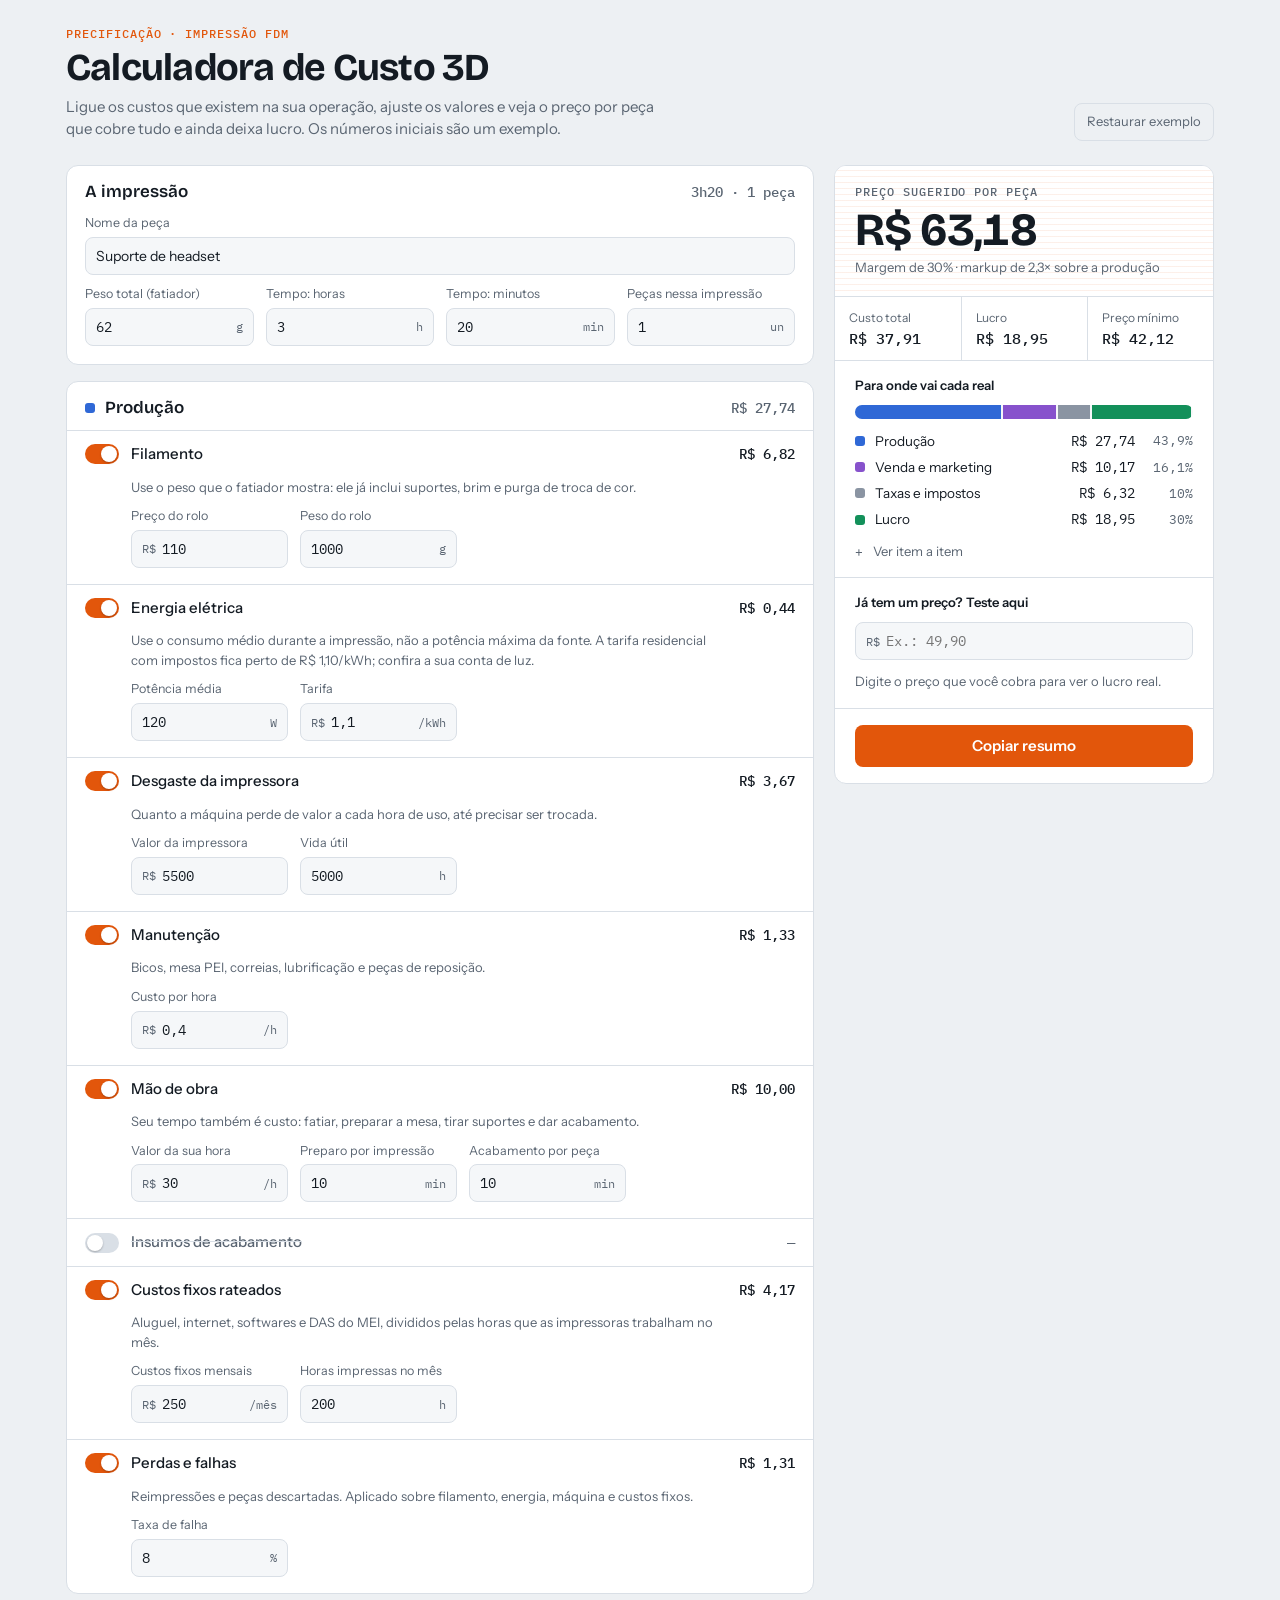
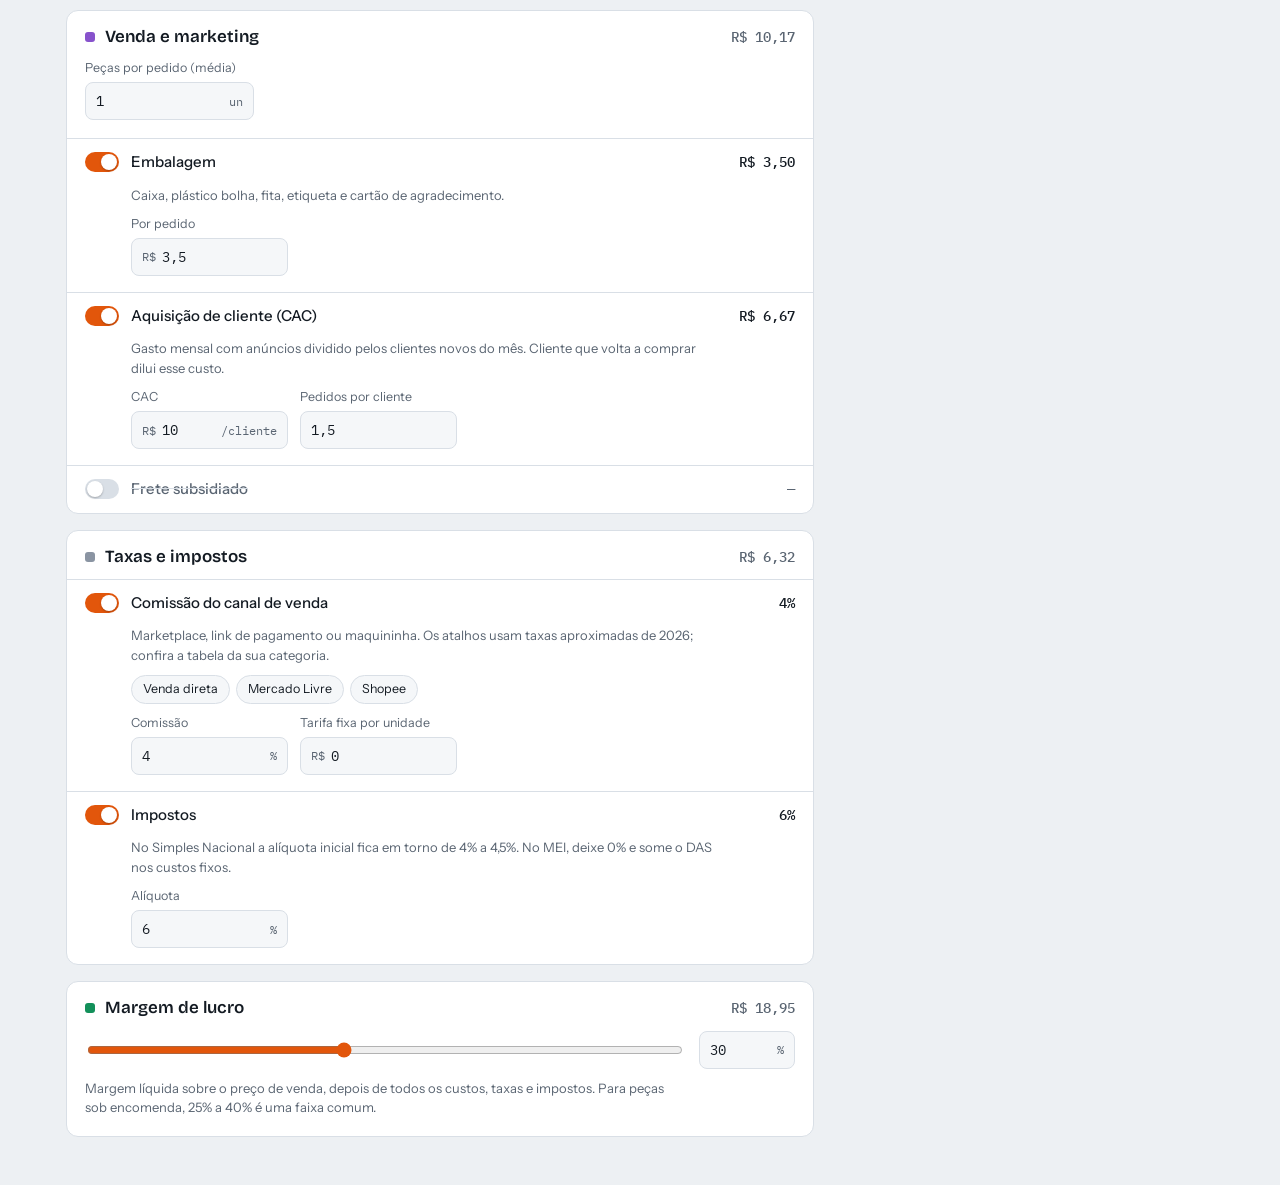
==== index.html @ 07bb4ec2 "Calculadora de custo de peças 3D Co-Authored-By: Claude Opus 5.5 <noreply@anthropic.com>" ====
<!doctype html>
<html lang="pt-BR">
<head>
<meta charset="utf-8">
<meta name="viewport" content="width=device-width, initial-scale=1, viewport-fit=cover">
<meta name="description" content="Calcule o custo, o preço sugerido e o lucro de peças impressas em 3D.">
<style>
:root { color-scheme: light; padding-top: env(safe-area-inset-top, 0px); padding-bottom: env(safe-area-inset-bottom, 0px); }
body { margin: 0; }
img { max-width: 100%; }
[hidden] { display: none !important; }
</style>
<title>Calculadora de Custo 3D</title>
<link rel="preconnect" href="https://fonts.googleapis.com">
<link rel="preconnect" href="https://fonts.gstatic.com" crossorigin>
<link rel="stylesheet" href="https://fonts.googleapis.com/css2?family=Bricolage+Grotesque:opsz,wght@12..96,600;12..96,700&family=IBM+Plex+Mono:wght@400;500&family=Instrument+Sans:wght@400;500;600&display=swap">
<style>
/* Layout: oficina de precificação. Entradas à esquerda em blocos por etapa do custo, resumo fixo à direita como um "ticket" do bico quente. */
:root {
  --bg: #EDF0F3;
  --surface: #FFFFFF;
  --surface-2: #F5F7F9;
  --line: #D9DFE6;
  --fg: #141B23;
  --muted: #5A6572;
  --accent: #E2560B;
  --accent-ink: #FFFFFF;
  --accent-soft: #FCE8DA;
  --c-prod: #2F68D6;
  --c-venda: #8752CC;
  --c-tax: #8A94A2;
  --c-lucro: #13905A;
  --ok: #13905A; --ok-soft: #E1F3E9;
  --warn: #A86A12; --warn-soft: #FAEFD9;
  --bad: #C2302F; --bad-soft: #FBE3E2;
  --f-display: "Bricolage Grotesque", "Segoe UI", system-ui, sans-serif;
  --f-body: "Instrument Sans", "Segoe UI", system-ui, sans-serif;
  --f-mono: "IBM Plex Mono", ui-monospace, "Cascadia Mono", Consolas, monospace;
  --r: 12px;
}
@media (prefers-color-scheme: dark) {
  :root:not([data-theme="light"]) {
    --bg: #0D1217; --surface: #151B22; --surface-2: #1B232C; --line: #29333E;
    --fg: #E6EBF0; --muted: #93A0AD;
    --accent: #FF7A33; --accent-ink: #1B0C03; --accent-soft: #3A2112;
    --c-prod: #6E9BFF; --c-venda: #B68BF1; --c-tax: #7C8796; --c-lucro: #3BC484;
    --ok: #3BC484; --ok-soft: #13301F; --warn: #E3B04B; --warn-soft: #33270E; --bad: #F06B6A; --bad-soft: #3A1717;
    color-scheme: dark;
  }
}
:root[data-theme="dark"] {
  --bg: #0D1217; --surface: #151B22; --surface-2: #1B232C; --line: #29333E;
  --fg: #E6EBF0; --muted: #93A0AD;
  --accent: #FF7A33; --accent-ink: #1B0C03; --accent-soft: #3A2112;
  --c-prod: #6E9BFF; --c-venda: #B68BF1; --c-tax: #7C8796; --c-lucro: #3BC484;
  --ok: #3BC484; --ok-soft: #13301F; --warn: #E3B04B; --warn-soft: #33270E; --bad: #F06B6A; --bad-soft: #3A1717;
  color-scheme: dark;
}

* { box-sizing: border-box; }
body {
  background: var(--bg); color: var(--fg);
  font: 15px/1.5 var(--f-body);
  -webkit-font-smoothing: antialiased;
}
.wrap {
  max-width: 1180px; margin: 0 auto;
  padding-block: 28px 48px;
  padding-left: max(16px, env(safe-area-inset-left, 0px));
  padding-right: max(16px, env(safe-area-inset-right, 0px));
}
.mono, input { font-family: var(--f-mono); font-variant-numeric: tabular-nums; }
button { font: inherit; color: inherit; cursor: pointer; }
:focus-visible { outline: 2px solid var(--accent); outline-offset: 2px; }

/* Cabeçalho */
.top { display: flex; flex-wrap: wrap; gap: 16px; align-items: end; justify-content: space-between; margin-bottom: 24px; }
.eyebrow { font: 500 12px/1 var(--f-mono); letter-spacing: .08em; text-transform: uppercase; color: var(--accent); margin: 0 0 8px; }
h1 { font: 700 clamp(28px, 4vw, 38px)/1.05 var(--f-display); letter-spacing: -.02em; margin: 0; text-wrap: balance; }
.lede { color: var(--muted); margin: 8px 0 0; max-width: 60ch; }
.ghost { background: transparent; border: 1px solid var(--line); border-radius: 8px; padding: 8px 12px; font-size: 13px; color: var(--muted); }
.ghost:hover { color: var(--fg); border-color: var(--muted); }

.grid { display: grid; gap: 20px; align-items: start; }
@media (min-width: 960px) { .grid { grid-template-columns: minmax(0, 1fr) 380px; } }
.col { display: grid; gap: 16px; min-width: 0; }

/* Blocos de entrada */
.block { background: var(--surface); border: 1px solid var(--line); border-radius: var(--r); }
.block-head { display: flex; justify-content: space-between; align-items: baseline; gap: 12px; padding: 16px 18px 12px; }
.block-head h2 { font: 600 17px/1.2 var(--f-display); margin: 0; display: flex; align-items: center; gap: 10px; }
.dot { width: 10px; height: 10px; border-radius: 3px; flex: none; }
.subtotal { font: 500 14px var(--f-mono); color: var(--muted); white-space: nowrap; }
.block-pad { padding: 0 18px 18px; }

.fields { display: grid; grid-template-columns: repeat(auto-fill, minmax(150px, 1fr)); gap: 10px 12px; }
.field { display: grid; gap: 4px; min-width: 0; }
.field > span:first-child { font-size: 12.5px; color: var(--muted); }
.input {
  display: flex; align-items: center; gap: 6px; height: 38px; padding: 0 10px; min-width: 0;
  background: var(--surface-2); border: 1px solid var(--line); border-radius: 8px;
  transition: border-color .15s, box-shadow .15s;
}
.input:focus-within { border-color: var(--accent); box-shadow: 0 0 0 3px var(--accent-soft); }
.input input { flex: 1; width: 100%; min-width: 0; border: 0; background: transparent; color: var(--fg); font-size: 14px; outline: none; padding: 0; }
.input .u { font: 12px var(--f-mono); color: var(--muted); white-space: nowrap; }
.field.wide { grid-column: 1 / -1; }
.field.wide input { font-family: var(--f-body); }

/* Itens de custo */
.items { border-top: 1px solid var(--line); }
.item { border-bottom: 1px solid var(--line); }
.item:last-child { border-bottom: 0; }
.item-head { display: flex; align-items: center; gap: 12px; padding: 12px 18px; cursor: pointer; user-select: none; }
.item-name { flex: 1; min-width: 0; font-weight: 500; }
.item-val { font: 500 14px var(--f-mono); white-space: nowrap; }
.item.off .item-name, .item.off .item-val { color: var(--muted); }
.item.off .item-name { text-decoration: line-through; text-decoration-color: var(--line); }
.item-body { padding: 0 18px 16px 64px; display: grid; gap: 10px; }
.item.off .item-body { display: none; }
.hint { margin: 0; font-size: 13px; color: var(--muted); max-width: 65ch; }
@media (max-width: 520px) { .item-body { padding-left: 18px; } }

.switch {
  appearance: none; -webkit-appearance: none; margin: 0; flex: none;
  width: 34px; height: 20px; border-radius: 10px; position: relative; cursor: pointer;
  background: var(--line); transition: background .15s;
}
.switch::after {
  content: ""; position: absolute; top: 2px; left: 2px; width: 16px; height: 16px; border-radius: 50%;
  background: var(--surface); box-shadow: 0 1px 2px rgb(0 0 0 / .25); transition: transform .15s;
}
.switch:checked { background: var(--accent); }
.switch:checked::after { transform: translateX(14px); }

.chips { display: flex; flex-wrap: wrap; gap: 6px; }
.chip { border: 1px solid var(--line); background: var(--surface-2); border-radius: 999px; padding: 4px 11px; font-size: 12.5px; }
.chip:hover, .chip[aria-pressed="true"] { border-color: var(--accent); color: var(--accent); }

/* Margem */
.margin-row { display: flex; align-items: center; gap: 14px; }
.margin-row input[type="range"] { flex: 1; min-width: 0; accent-color: var(--accent); }
.margin-row .input { width: 96px; flex: none; }

/* Resumo */
.summary { position: sticky; top: calc(env(safe-area-inset-top, 0px) + 16px); }
.ticket { background: var(--surface); border: 1px solid var(--line); border-radius: var(--r); overflow: hidden; }
.price {
  padding: 20px 20px 18px;
  background:
    repeating-linear-gradient(0deg, transparent 0 5px, color-mix(in srgb, var(--accent) 9%, transparent) 5px 6px),
    var(--surface);
  border-bottom: 1px solid var(--line);
}
.price-label { font: 500 12px/1 var(--f-mono); letter-spacing: .08em; text-transform: uppercase; color: var(--muted); }
.price-value { font: 700 clamp(36px, 6vw, 46px)/1.05 var(--f-display); letter-spacing: -.02em; margin: 8px 0 4px; font-variant-numeric: tabular-nums; }
.price-sub { font-size: 13px; color: var(--muted); }

.kpis { display: grid; grid-template-columns: repeat(3, minmax(0, 1fr)); border-bottom: 1px solid var(--line); }
.kpi { padding: 12px 14px; display: grid; gap: 2px; }
.kpi + .kpi { border-left: 1px solid var(--line); }
.kpi span:first-child { font-size: 12px; color: var(--muted); }
.kpi b { font: 500 15px var(--f-mono); font-variant-numeric: tabular-nums; }

.sec { padding: 16px 20px; border-bottom: 1px solid var(--line); display: grid; gap: 12px; }
.sec:last-child { border-bottom: 0; }
.sec-title { font: 600 13px var(--f-body); margin: 0; }

.bar { display: flex; height: 14px; border-radius: 7px; overflow: hidden; background: var(--surface-2); gap: 2px; }
.bar i { display: block; height: 100%; transition: flex-basis .25s; min-width: 0; }
.legend { display: grid; gap: 6px; margin: 0; padding: 0; list-style: none; }
.legend li { display: grid; grid-template-columns: 10px 1fr auto 48px; align-items: center; gap: 10px; font-size: 13.5px; }
.legend .mono { text-align: right; }
.legend .pct { color: var(--muted); font-size: 12.5px; }

details summary { cursor: pointer; font-size: 13px; color: var(--muted); list-style: none; display: flex; align-items: center; gap: 6px; }
details summary::-webkit-details-marker { display: none; }
details summary::before { content: "+"; font-family: var(--f-mono); width: 12px; }
details[open] summary::before { content: "−"; }
.lines { width: 100%; border-collapse: collapse; margin-top: 10px; font-size: 13px; }
.lines td { padding: 5px 0; border-bottom: 1px dashed var(--line); }
.lines td:last-child { text-align: right; font-family: var(--f-mono); }
.lines tr:last-child td { border-bottom: 0; }

.status { display: inline-flex; align-items: center; gap: 6px; padding: 3px 10px; border-radius: 999px; font-size: 12.5px; font-weight: 600; }
.status.ok { background: var(--ok-soft); color: var(--ok); }
.status.warn { background: var(--warn-soft); color: var(--warn); }
.status.bad { background: var(--bad-soft); color: var(--bad); }
.sim-out { display: flex; flex-wrap: wrap; align-items: center; gap: 8px 12px; font-size: 13.5px; }

.alert { margin: 0; padding: 10px 12px; border-radius: 8px; background: var(--bad-soft); color: var(--bad); font-size: 13px; }

.primary { background: var(--accent); color: var(--accent-ink); border: 0; border-radius: 8px; padding: 10px 14px; font-weight: 600; width: 100%; }
.primary:hover { filter: brightness(1.05); }
#copy-fallback { width: 100%; min-height: 120px; font: 12px var(--f-mono); background: var(--surface-2); color: var(--fg); border: 1px solid var(--line); border-radius: 8px; padding: 8px; }

/* Barra fixa no celular */
.mbar {
  position: fixed; left: 0; right: 0; bottom: 0; z-index: 20;
  display: flex; align-items: center; justify-content: space-between; gap: 12px;
  padding: 10px max(16px, env(safe-area-inset-right, 0px)) calc(10px + env(safe-area-inset-bottom, 0px)) max(16px, env(safe-area-inset-left, 0px));
  background: var(--surface); border-top: 1px solid var(--line);
  box-shadow: 0 -6px 20px rgb(0 0 0 / .08);
}
.mbar small { display: block; font-size: 11.5px; color: var(--muted); }
.mbar b { font: 700 22px/1.1 var(--f-display); font-variant-numeric: tabular-nums; }
.mbar .ghost { color: var(--fg); }
@media (min-width: 960px) { .mbar { display: none; } }
@media (max-width: 959px) { .wrap { padding-bottom: 110px; } .summary { position: static; } }
@media (max-width: 420px) { .kpis { grid-template-columns: 1fr 1fr; } .kpi:nth-child(3) { grid-column: 1 / -1; border-left: 0; border-top: 1px solid var(--line); } }
@media (prefers-reduced-motion: reduce) { * { transition: none !important; } }
</style>
</head>
<body>

<div class="wrap">
  <header class="top">
    <div>
      <p class="eyebrow">Precificação · Impressão FDM</p>
      <h1>Calculadora de Custo 3D</h1>
      <p class="lede">Ligue os custos que existem na sua operação, ajuste os valores e veja o preço por peça que cobre tudo e ainda deixa lucro. Os números iniciais são um exemplo.</p>
    </div>
    <button class="ghost" id="reset" type="button">Restaurar exemplo</button>
  </header>

  <div class="grid">
    <div class="col" id="inputs">
      <section class="block" aria-labelledby="h-peca">
        <div class="block-head"><h2 id="h-peca">A impressão</h2><span class="subtotal" id="job-info"></span></div>
        <div class="block-pad">
          <div class="fields">
            <label class="field wide"><span>Nome da peça</span><span class="input"><input id="nome" type="text" value="Suporte de headset" autocomplete="off"></span></label>
            <label class="field"><span>Peso total (fatiador)</span><span class="input"><input id="peso" inputmode="decimal" value="62"><span class="u">g</span></span></label>
            <label class="field"><span>Tempo: horas</span><span class="input"><input id="horas" inputmode="decimal" value="3"><span class="u">h</span></span></label>
            <label class="field"><span>Tempo: minutos</span><span class="input"><input id="minutos" inputmode="decimal" value="20"><span class="u">min</span></span></label>
            <label class="field"><span>Peças nessa impressão</span><span class="input"><input id="pecas" inputmode="numeric" value="1"><span class="u">un</span></span></label>
          </div>
        </div>
      </section>

      <section class="block" aria-labelledby="h-prod">
        <div class="block-head"><h2 id="h-prod"><span class="dot" style="background:var(--c-prod)"></span>Produção</h2><span class="subtotal" id="sub-prod"></span></div>
        <div class="items" id="items-prod"></div>
      </section>

      <section class="block" aria-labelledby="h-venda">
        <div class="block-head"><h2 id="h-venda"><span class="dot" style="background:var(--c-venda)"></span>Venda e marketing</h2><span class="subtotal" id="sub-venda"></span></div>
        <div class="block-pad">
          <div class="fields">
            <label class="field"><span>Peças por pedido (média)</span><span class="input"><input id="ppp" inputmode="decimal" value="1"><span class="u">un</span></span></label>
          </div>
        </div>
        <div class="items" id="items-venda"></div>
      </section>

      <section class="block" aria-labelledby="h-tax">
        <div class="block-head"><h2 id="h-tax"><span class="dot" style="background:var(--c-tax)"></span>Taxas e impostos</h2><span class="subtotal" id="sub-tax"></span></div>
        <div class="items" id="items-tax"></div>
      </section>

      <section class="block" aria-labelledby="h-margem">
        <div class="block-head"><h2 id="h-margem"><span class="dot" style="background:var(--c-lucro)"></span>Margem de lucro</h2><span class="subtotal" id="sub-lucro"></span></div>
        <div class="block-pad" style="display:grid;gap:10px">
          <div class="margin-row">
            <input type="range" id="margem-r" min="0" max="70" step="1" value="30" aria-label="Margem de lucro">
            <span class="input"><input id="margem" inputmode="decimal" value="30" aria-label="Margem em porcentagem"><span class="u">%</span></span>
          </div>
          <p class="hint">Margem líquida sobre o preço de venda, depois de todos os custos, taxas e impostos. Para peças sob encomenda, 25% a 40% é uma faixa comum.</p>
        </div>
      </section>
    </div>

    <aside class="summary" id="summary" aria-label="Resultado">
      <div class="ticket">
        <div class="price">
          <div class="price-label">Preço sugerido por peça</div>
          <div class="price-value" id="o-preco">—</div>
          <div class="price-sub" id="o-preco-sub"></div>
        </div>
        <div class="kpis">
          <div class="kpi"><span>Custo total</span><b id="o-custo">—</b></div>
          <div class="kpi"><span>Lucro</span><b id="o-lucro">—</b></div>
          <div class="kpi"><span>Preço mínimo</span><b id="o-min">—</b></div>
        </div>
        <div class="sec">
          <p class="alert" id="o-alert" hidden></p>
          <p class="sec-title">Para onde vai cada real</p>
          <div class="bar" id="o-bar" aria-hidden="true">
            <i style="background:var(--c-prod)"></i><i style="background:var(--c-venda)"></i><i style="background:var(--c-tax)"></i><i style="background:var(--c-lucro)"></i>
          </div>
          <ul class="legend" id="o-legend"></ul>
          <details>
            <summary>Ver item a item</summary>
            <table class="lines"><tbody id="o-lines"></tbody></table>
          </details>
        </div>
        <div class="sec">
          <p class="sec-title">Já tem um preço? Teste aqui</p>
          <label class="field"><span class="input"><span class="u">R$</span><input id="sim" inputmode="decimal" placeholder="Ex.: 49,90" aria-label="Seu preço de venda"></span></label>
          <div class="sim-out" id="o-sim"><span class="hint">Digite o preço que você cobra para ver o lucro real.</span></div>
        </div>
        <div class="sec">
          <button class="primary" id="copy" type="button">Copiar resumo</button>
          <textarea id="copy-fallback" hidden readonly aria-label="Resumo para copiar"></textarea>
        </div>
      </div>
    </aside>
  </div>
</div>

<div class="mbar" aria-hidden="false">
  <div><small>Preço sugerido</small><b id="m-preco">—</b></div>
  <div style="text-align:right"><small>Custo total</small><span class="mono" id="m-custo">—</span></div>
  <button class="ghost" type="button" id="m-go">Detalhes</button>
</div>

<script>
const ITEMS = [
  { sec: 'prod', id: 'fil', name: 'Filamento', on: true,
    hint: 'Use o peso que o fatiador mostra: ele já inclui suportes, brim e purga de troca de cor.',
    fields: [['preco', 'Preço do rolo', 'R$', '', 110], ['rolo', 'Peso do rolo', '', 'g', 1000]] },
  { sec: 'prod', id: 'ene', name: 'Energia elétrica', on: true,
    hint: 'Use o consumo médio durante a impressão, não a potência máxima da fonte. A tarifa residencial com impostos fica perto de R$ 1,10/kWh; confira a sua conta de luz.',
    fields: [['w', 'Potência média', '', 'W', 120], ['tarifa', 'Tarifa', 'R$', '/kWh', 1.10]] },
  { sec: 'prod', id: 'dep', name: 'Desgaste da impressora', on: true,
    hint: 'Quanto a máquina perde de valor a cada hora de uso, até precisar ser trocada.',
    fields: [['valor', 'Valor da impressora', 'R$', '', 5500], ['vida', 'Vida útil', '', 'h', 5000]] },
  { sec: 'prod', id: 'man', name: 'Manutenção', on: true,
    hint: 'Bicos, mesa PEI, correias, lubrificação e peças de reposição.',
    fields: [['hora', 'Custo por hora', 'R$', '/h', 0.40]] },
  { sec: 'prod', id: 'mo', name: 'Mão de obra', on: true,
    hint: 'Seu tempo também é custo: fatiar, preparar a mesa, tirar suportes e dar acabamento.',
    fields: [['hora', 'Valor da sua hora', 'R$', '/h', 30], ['prep', 'Preparo por impressão', '', 'min', 10], ['pos', 'Acabamento por peça', '', 'min', 10]] },
  { sec: 'prod', id: 'ins', name: 'Insumos de acabamento', on: false,
    hint: 'Tinta, primer, lixa, ímãs, parafusos, insertos e cola.',
    fields: [['peca', 'Por peça', 'R$', '', 1.50]] },
  { sec: 'prod', id: 'fix', name: 'Custos fixos rateados', on: true,
    hint: 'Aluguel, internet, softwares e DAS do MEI, divididos pelas horas que as impressoras trabalham no mês.',
    fields: [['mes', 'Custos fixos mensais', 'R$', '/mês', 250], ['horas', 'Horas impressas no mês', '', 'h', 200]] },
  { sec: 'prod', id: 'per', name: 'Perdas e falhas', on: true,
    hint: 'Reimpressões e peças descartadas. Aplicado sobre filamento, energia, máquina e custos fixos.',
    fields: [['taxa', 'Taxa de falha', '', '%', 8]] },
  { sec: 'venda', id: 'emb', name: 'Embalagem', on: true,
    hint: 'Caixa, plástico bolha, fita, etiqueta e cartão de agradecimento.',
    fields: [['pedido', 'Por pedido', 'R$', '', 3.50]] },
  { sec: 'venda', id: 'cac', name: 'Aquisição de cliente (CAC)', on: true,
    hint: 'Gasto mensal com anúncios dividido pelos clientes novos do mês. Cliente que volta a comprar dilui esse custo.',
    fields: [['cliente', 'CAC', 'R$', '/cliente', 10], ['pedidos', 'Pedidos por cliente', '', '', 1.5]] },
  { sec: 'venda', id: 'fre', name: 'Frete subsidiado', on: false,
    hint: 'A parte do frete que sai do seu bolso para oferecer frete grátis ou mais barato.',
    fields: [['pedido', 'Por pedido', 'R$', '', 15]] },
  { sec: 'tax', id: 'can', name: 'Comissão do canal de venda', on: true,
    hint: 'Marketplace, link de pagamento ou maquininha. Os atalhos usam taxas aproximadas de 2026; confira a tabela da sua categoria.',
    presets: [['Venda direta', 4, 0], ['Mercado Livre', 13, 6.5], ['Shopee', 14, 4]],
    fields: [['pct', 'Comissão', '', '%', 4], ['fixa', 'Tarifa fixa por unidade', 'R$', '', 0]] },
  { sec: 'tax', id: 'imp', name: 'Impostos', on: true,
    hint: 'No Simples Nacional a alíquota inicial fica em torno de 4% a 4,5%. No MEI, deixe 0% e some o DAS nos custos fixos.',
    fields: [['pct', 'Alíquota', '', '%', 6]] },
];

const $ = id => document.getElementById(id);
const brl = new Intl.NumberFormat('pt-BR', { style: 'currency', currency: 'BRL' });
const pctF = new Intl.NumberFormat('pt-BR', { maximumFractionDigits: 1 });
const money = v => brl.format(isFinite(v) ? v : 0);
const toInput = v => String(v).replace('.', ',');
function num(s) {
  s = String(s ?? '').trim().replace(/\s|R\$|%/g, '');
  if (s.includes(',')) s = s.replace(/\./g, '').replace(',', '.');
  else if (/^\d{1,3}(\.\d{3})+$/.test(s)) s = s.replace(/\./g, '');
  const n = parseFloat(s);
  return isFinite(n) && n > 0 ? n : 0;
}
const v = id => num($(id).value);
const on = id => $('on-' + id).checked;

// Monta os itens de custo
for (const it of ITEMS) {
  const el = document.createElement('div');
  el.className = 'item';
  el.id = 'item-' + it.id;
  const fields = it.fields.map(([k, label, pre, suf, val]) => `
    <label class="field"><span>${label}</span><span class="input">${pre ? `<span class="u">${pre}</span>` : ''}<input id="${it.id}-${k}" inputmode="decimal" value="${toInput(val)}">${suf ? `<span class="u">${suf}</span>` : ''}</span></label>`).join('');
  const chips = it.presets ? `<div class="chips">${it.presets.map(([n, p, f]) =>
    `<button type="button" class="chip" data-pct="${p}" data-fixa="${f}">${n}</button>`).join('')}</div>` : '';
  el.innerHTML = `
    <label class="item-head"><input type="checkbox" class="switch" id="on-${it.id}" ${it.on ? 'checked' : ''}>
      <span class="item-name">${it.name}</span><span class="item-val" id="val-${it.id}">—</span></label>
    <div class="item-body"><p class="hint">${it.hint}</p>${chips}<div class="fields">${fields}</div></div>`;
  $('items-' + it.sec).appendChild(el);
}
document.querySelectorAll('.chip').forEach(b => b.addEventListener('click', () => {
  $('can-pct').value = toInput(b.dataset.pct);
  $('can-fixa').value = toInput(b.dataset.fixa);
  update();
}));

// Estado salvo neste navegador
const KEY = 'calc-custo-3d.v1';
const controls = [...document.querySelectorAll('#inputs input')];
const defaults = Object.fromEntries(controls.map(c => [c.id, c.type === 'checkbox' ? c.checked : c.value]));
function apply(state) {
  for (const c of controls) if (c.id in state) c.type === 'checkbox' ? (c.checked = state[c.id]) : (c.value = state[c.id]);
}
function save() {
  try { localStorage.setItem(KEY, JSON.stringify(Object.fromEntries(controls.map(c => [c.id, c.type === 'checkbox' ? c.checked : c.value])))); } catch (e) {}
}
try { const s = JSON.parse(localStorage.getItem(KEY) || 'null'); if (s) apply(s); } catch (e) {}

function calc() {
  const n = Math.max(1, Math.round(v('pecas')));
  const h = v('horas') + v('minutos') / 60;
  const ppp = Math.max(1, v('ppp'));
  const c = {};
  c.fil = on('fil') ? v('peso') / n * v('fil-preco') / Math.max(1, v('fil-rolo')) : 0;
  c.ene = on('ene') ? v('ene-w') / 1000 * h * v('ene-tarifa') / n : 0;
  c.dep = on('dep') ? v('dep-valor') / Math.max(1, v('dep-vida')) * h / n : 0;
  c.man = on('man') ? v('man-hora') * h / n : 0;
  c.mo  = on('mo')  ? v('mo-hora') * (v('mo-prep') / 60 / n + v('mo-pos') / 60) : 0;
  c.ins = on('ins') ? v('ins-peca') : 0;
  c.fix = on('fix') ? v('fix-mes') / Math.max(1, v('fix-horas')) * h / n : 0;
  c.per = on('per') ? Math.min(v('per-taxa'), 90) / 100 * (c.fil + c.ene + c.dep + c.man + c.fix) : 0;
  c.emb = on('emb') ? v('emb-pedido') / ppp : 0;
  c.cac = on('cac') ? v('cac-cliente') / Math.max(1, v('cac-pedidos')) / ppp : 0;
  c.fre = on('fre') ? v('fre-pedido') / ppp : 0;
  const canFixa = on('can') ? v('can-fixa') : 0;
  const canPct = on('can') ? v('can-pct') : 0;
  const impPct = on('imp') ? v('imp-pct') : 0;
  const margem = v('margem');

  const prod = c.fil + c.ene + c.dep + c.man + c.mo + c.ins + c.fix + c.per;
  const venda = c.emb + c.cac + c.fre;
  const custo = prod + venda + canFixa;           // custo antes dos percentuais
  const pctTax = canPct + impPct;
  const denom = 1 - (pctTax + margem) / 100;      // markup divisor
  const ok = denom > 0.05;
  const preco = ok ? custo / denom : NaN;
  const minDen = 1 - pctTax / 100;
  const minimo = minDen > 0.05 ? custo / minDen : NaN;
  const tax = ok ? canFixa + preco * pctTax / 100 : NaN;
  const lucro = ok ? preco * margem / 100 : NaN;
  return { n, h, c, prod, venda, custo, canFixa, canPct, impPct, pctTax, margem, ok, preco, minimo, tax, lucro };
}

function update() {
  $('margem-r').value = Math.min(70, v('margem'));
  const r = calc();
  const P = r.preco;

  for (const it of ITEMS) {
    $('item-' + it.id).classList.toggle('off', !on(it.id));
    let txt;
    if (!on(it.id)) txt = '—';
    else if (it.id === 'can') txt = `${pctF.format(r.canPct)}%${r.canFixa ? ' + ' + money(r.canFixa) : ''}`;
    else if (it.id === 'imp') txt = `${pctF.format(r.impPct)}%`;
    else txt = money(r.c[it.id]);
    $('val-' + it.id).textContent = txt;
  }

  const hh = Math.floor(r.h), mm = Math.round((r.h - hh) * 60);
  $('job-info').textContent = `${hh}h${String(mm).padStart(2, '0')} · ${r.n} ${r.n > 1 ? 'peças' : 'peça'}`;
  $('sub-prod').textContent = money(r.prod);
  $('sub-venda').textContent = money(r.venda);
  $('sub-tax').textContent = r.ok ? money(r.tax) : '—';
  $('sub-lucro').textContent = r.ok ? money(r.lucro) : '—';

  $('o-preco').textContent = r.ok ? money(P) : '—';
  $('o-preco-sub').textContent = r.ok
    ? `Margem de ${pctF.format(r.margem)}% · markup de ${pctF.format(P / Math.max(r.prod, 0.01))}× sobre a produção` + (r.n > 1 ? ` · lote de ${r.n}: ${money(P * r.n)}` : '')
    : 'Ajuste a margem para calcular';
  $('o-custo').textContent = money(r.custo);
  $('o-lucro').textContent = r.ok ? money(r.lucro) : '—';
  $('o-min').textContent = isFinite(r.minimo) ? money(r.minimo) : '—';
  $('m-preco').textContent = r.ok ? money(P) : '—';
  $('m-custo').textContent = money(r.custo);

  const alert = $('o-alert');
  alert.hidden = r.ok;
  if (!r.ok) alert.textContent = `Taxas, impostos e margem somam ${pctF.format(r.pctTax + r.margem)}% do preço. Reduza a margem ou as taxas para abaixo de 95%.`;

  const cats = [
    ['Produção', 'var(--c-prod)', r.prod],
    ['Venda e marketing', 'var(--c-venda)', r.venda],
    ['Taxas e impostos', 'var(--c-tax)', r.tax],
    ['Lucro', 'var(--c-lucro)', r.lucro],
  ];
  const bars = $('o-bar').children;
  cats.forEach(([, , val], i) => { bars[i].style.flex = `0 0 calc(${r.ok && P > 0 ? val / P * 100 : 0}% - 2px)`; });
  $('o-legend').innerHTML = cats.map(([name, col, val]) => `
    <li><span class="dot" style="background:${col}"></span><span>${name}</span>
    <span class="mono">${r.ok ? money(val) : '—'}</span><span class="mono pct">${r.ok && P > 0 ? pctF.format(val / P * 100) + '%' : ''}</span></li>`).join('');

  const rows = ITEMS.filter(it => on(it.id) && it.sec !== 'tax').map(it => [it.name, r.c[it.id]]);
  if (on('can')) rows.push([`Comissão (${pctF.format(r.canPct)}%${r.canFixa ? ' + fixa' : ''})`, r.ok ? r.canFixa + P * r.canPct / 100 : NaN]);
  if (on('imp')) rows.push([`Impostos (${pctF.format(r.impPct)}%)`, r.ok ? P * r.impPct / 100 : NaN]);
  rows.push(['Lucro', r.lucro]);
  $('o-lines').innerHTML = rows.map(([n, val]) => `<tr><td>${n}</td><td>${isFinite(val) ? money(val) : '—'}</td></tr>`).join('');

  simulate(r);
  save();
  return r;
}

function simulate(r = calc()) {
  const out = $('o-sim');
  const pu = v('sim');
  if (!pu) { out.innerHTML = '<span class="hint">Digite o preço que você cobra para ver o lucro real.</span>'; return; }
  const lucro = pu - r.custo - pu * r.pctTax / 100;
  const m = lucro / pu * 100;
  const [cls, label] = lucro <= 0 ? ['bad', 'Prejuízo'] : m < r.margem ? ['warn', 'Abaixo da meta'] : ['ok', 'Dentro da meta'];
  out.innerHTML = `<span class="status ${cls}">${label}</span><span>Lucro <b class="mono">${money(lucro)}</b> por peça · margem ${pctF.format(m)}%</span>`;
}

$('inputs').addEventListener('input', e => {
  if (e.target.id === 'margem-r') $('margem').value = e.target.value;
  update();
});
$('inputs').addEventListener('change', update);
$('sim').addEventListener('input', () => simulate());
$('reset').addEventListener('click', () => {
  apply(defaults);
  try { localStorage.removeItem(KEY); } catch (e) {}
  update();
});
$('m-go').addEventListener('click', () => $('summary').scrollIntoView({ behavior: 'smooth', block: 'start' }));

$('copy').addEventListener('click', () => {
  const r = calc();
  const lines = [
    `${$('nome').value || 'Peça'} (${Math.floor(r.h)}h${String(Math.round((r.h % 1) * 60)).padStart(2, '0')}, ${r.n} ${r.n > 1 ? 'peças' : 'peça'} por impressão)`,
    `Custo de produção: ${money(r.prod)}`,
    `Venda e marketing: ${money(r.venda)}`,
    `Custo total por peça: ${money(r.custo)}`,
    `Preço mínimo (lucro zero): ${isFinite(r.minimo) ? money(r.minimo) : '—'}`,
    `Preço sugerido: ${r.ok ? money(r.preco) : '—'} (margem ${pctF.format(r.margem)}%, lucro ${r.ok ? money(r.lucro) : '—'})`,
  ];
  const text = lines.join('\n');
  const btn = $('copy');
  const done = msg => { btn.textContent = msg; setTimeout(() => (btn.textContent = 'Copiar resumo'), 1800); };
  const fallback = () => { const t = $('copy-fallback'); t.value = text; t.hidden = false; t.select(); done('Selecione e copie o texto abaixo'); };
  try { navigator.clipboard.writeText(text).then(() => done('Resumo copiado'), fallback); } catch (e) { fallback(); }
});

update();
</script>
</body>
</html>
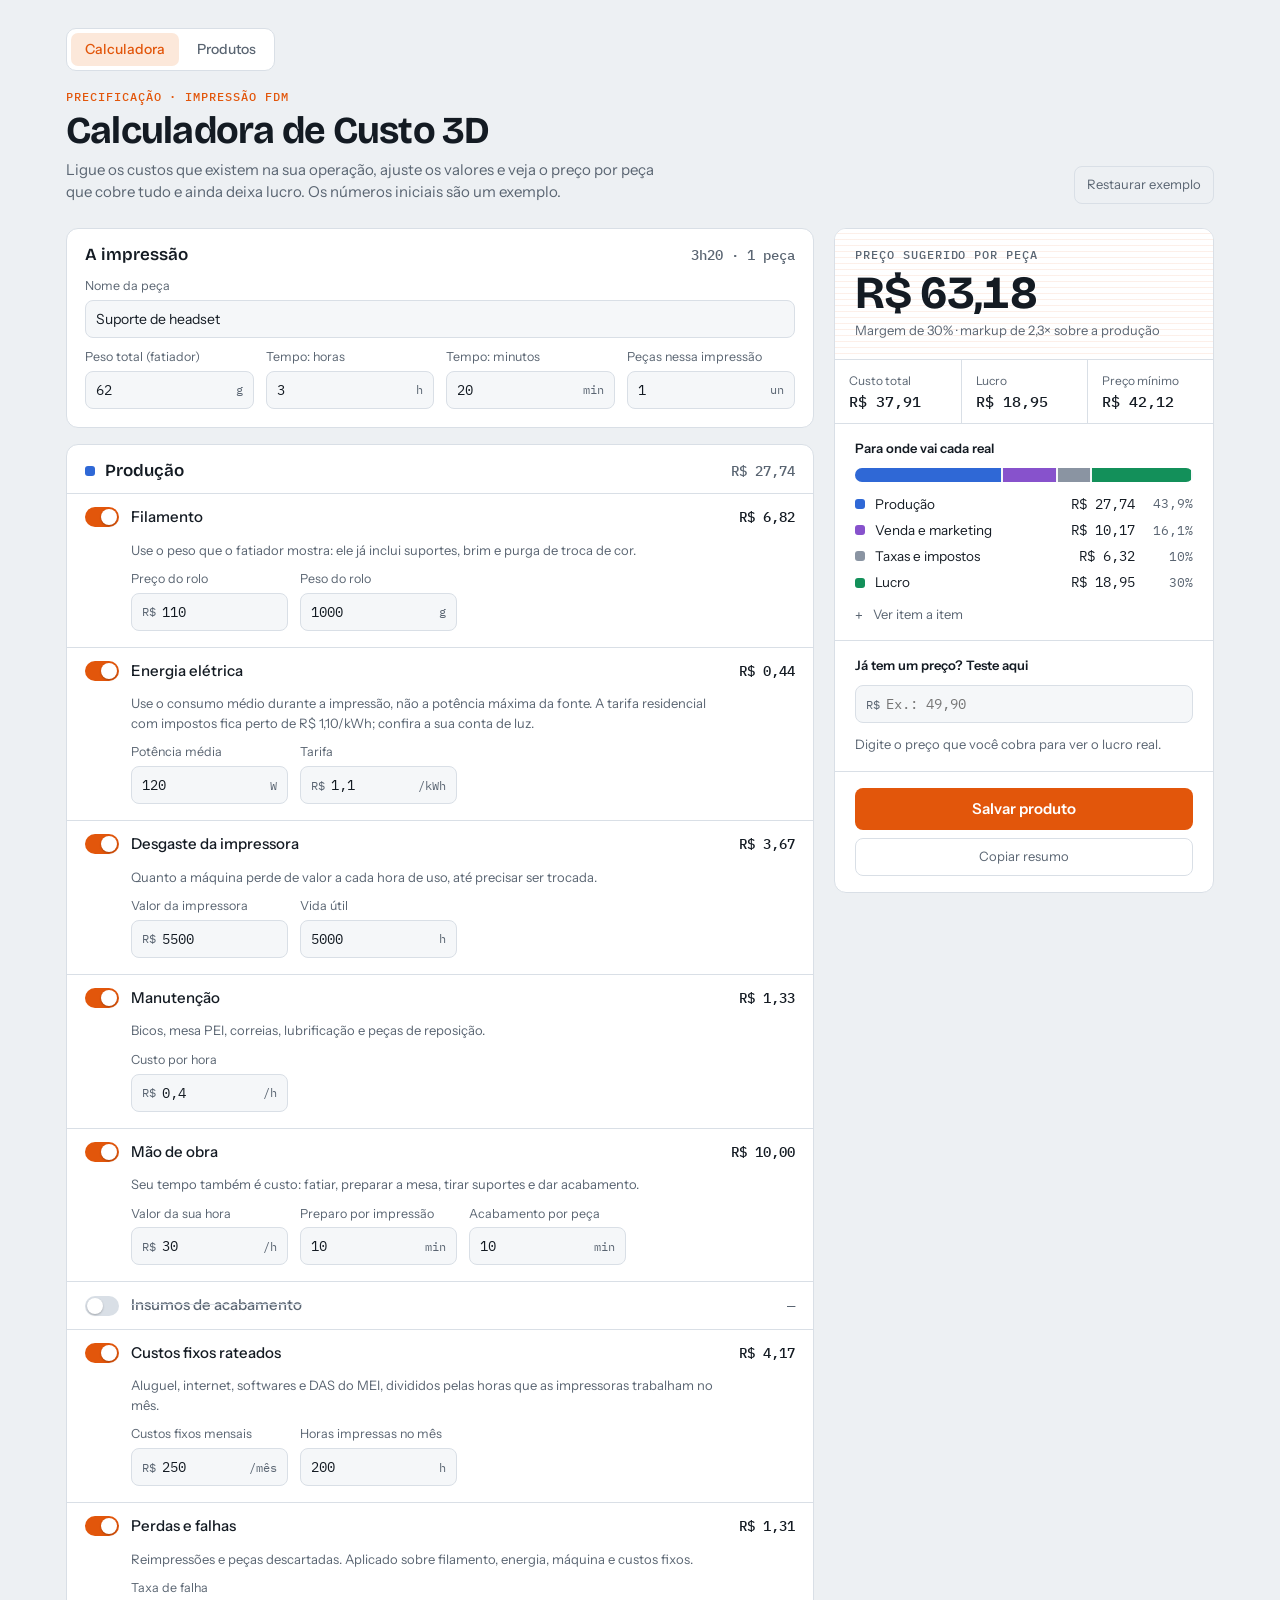
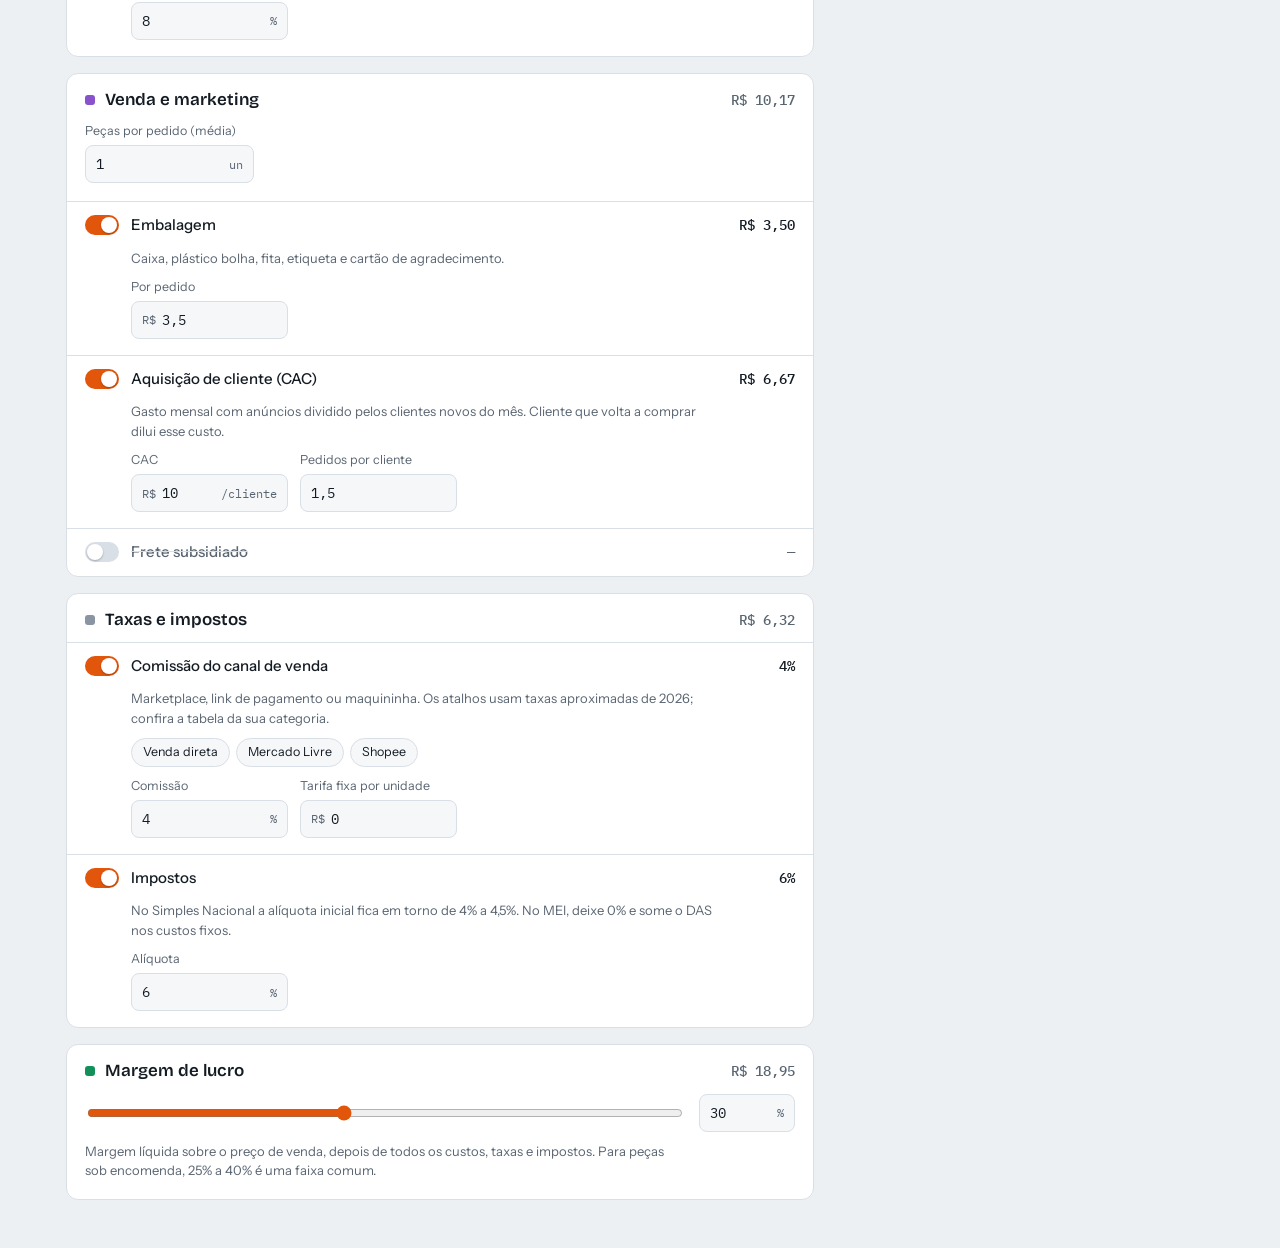
==== commit fae15b66: "Adiciona cadastro de produtos e botão Salvar produto Co-Authored-By: Claude Opus 5.5 <noreply@anthro" ====
--- a/index.html
+++ b/index.html
@@ -4,216 +4,19 @@
 <meta charset="utf-8">
 <meta name="viewport" content="width=device-width, initial-scale=1, viewport-fit=cover">
 <meta name="description" content="Calcule o custo, o preço sugerido e o lucro de peças impressas em 3D.">
-<style>
-:root { color-scheme: light; padding-top: env(safe-area-inset-top, 0px); padding-bottom: env(safe-area-inset-bottom, 0px); }
-body { margin: 0; }
-img { max-width: 100%; }
-[hidden] { display: none !important; }
-</style>
 <title>Calculadora de Custo 3D</title>
 <link rel="preconnect" href="https://fonts.googleapis.com">
 <link rel="preconnect" href="https://fonts.gstatic.com" crossorigin>
 <link rel="stylesheet" href="https://fonts.googleapis.com/css2?family=Bricolage+Grotesque:opsz,wght@12..96,600;12..96,700&family=IBM+Plex+Mono:wght@400;500&family=Instrument+Sans:wght@400;500;600&display=swap">
-<style>
-/* Layout: oficina de precificação. Entradas à esquerda em blocos por etapa do custo, resumo fixo à direita como um "ticket" do bico quente. */
-:root {
-  --bg: #EDF0F3;
-  --surface: #FFFFFF;
-  --surface-2: #F5F7F9;
-  --line: #D9DFE6;
-  --fg: #141B23;
-  --muted: #5A6572;
-  --accent: #E2560B;
-  --accent-ink: #FFFFFF;
-  --accent-soft: #FCE8DA;
-  --c-prod: #2F68D6;
-  --c-venda: #8752CC;
-  --c-tax: #8A94A2;
-  --c-lucro: #13905A;
-  --ok: #13905A; --ok-soft: #E1F3E9;
-  --warn: #A86A12; --warn-soft: #FAEFD9;
-  --bad: #C2302F; --bad-soft: #FBE3E2;
-  --f-display: "Bricolage Grotesque", "Segoe UI", system-ui, sans-serif;
-  --f-body: "Instrument Sans", "Segoe UI", system-ui, sans-serif;
-  --f-mono: "IBM Plex Mono", ui-monospace, "Cascadia Mono", Consolas, monospace;
-  --r: 12px;
-}
-@media (prefers-color-scheme: dark) {
-  :root:not([data-theme="light"]) {
-    --bg: #0D1217; --surface: #151B22; --surface-2: #1B232C; --line: #29333E;
-    --fg: #E6EBF0; --muted: #93A0AD;
-    --accent: #FF7A33; --accent-ink: #1B0C03; --accent-soft: #3A2112;
-    --c-prod: #6E9BFF; --c-venda: #B68BF1; --c-tax: #7C8796; --c-lucro: #3BC484;
-    --ok: #3BC484; --ok-soft: #13301F; --warn: #E3B04B; --warn-soft: #33270E; --bad: #F06B6A; --bad-soft: #3A1717;
-    color-scheme: dark;
-  }
-}
-:root[data-theme="dark"] {
-  --bg: #0D1217; --surface: #151B22; --surface-2: #1B232C; --line: #29333E;
-  --fg: #E6EBF0; --muted: #93A0AD;
-  --accent: #FF7A33; --accent-ink: #1B0C03; --accent-soft: #3A2112;
-  --c-prod: #6E9BFF; --c-venda: #B68BF1; --c-tax: #7C8796; --c-lucro: #3BC484;
-  --ok: #3BC484; --ok-soft: #13301F; --warn: #E3B04B; --warn-soft: #33270E; --bad: #F06B6A; --bad-soft: #3A1717;
-  color-scheme: dark;
-}
-
-* { box-sizing: border-box; }
-body {
-  background: var(--bg); color: var(--fg);
-  font: 15px/1.5 var(--f-body);
-  -webkit-font-smoothing: antialiased;
-}
-.wrap {
-  max-width: 1180px; margin: 0 auto;
-  padding-block: 28px 48px;
-  padding-left: max(16px, env(safe-area-inset-left, 0px));
-  padding-right: max(16px, env(safe-area-inset-right, 0px));
-}
-.mono, input { font-family: var(--f-mono); font-variant-numeric: tabular-nums; }
-button { font: inherit; color: inherit; cursor: pointer; }
-:focus-visible { outline: 2px solid var(--accent); outline-offset: 2px; }
-
-/* Cabeçalho */
-.top { display: flex; flex-wrap: wrap; gap: 16px; align-items: end; justify-content: space-between; margin-bottom: 24px; }
-.eyebrow { font: 500 12px/1 var(--f-mono); letter-spacing: .08em; text-transform: uppercase; color: var(--accent); margin: 0 0 8px; }
-h1 { font: 700 clamp(28px, 4vw, 38px)/1.05 var(--f-display); letter-spacing: -.02em; margin: 0; text-wrap: balance; }
-.lede { color: var(--muted); margin: 8px 0 0; max-width: 60ch; }
-.ghost { background: transparent; border: 1px solid var(--line); border-radius: 8px; padding: 8px 12px; font-size: 13px; color: var(--muted); }
-.ghost:hover { color: var(--fg); border-color: var(--muted); }
-
-.grid { display: grid; gap: 20px; align-items: start; }
-@media (min-width: 960px) { .grid { grid-template-columns: minmax(0, 1fr) 380px; } }
-.col { display: grid; gap: 16px; min-width: 0; }
-
-/* Blocos de entrada */
-.block { background: var(--surface); border: 1px solid var(--line); border-radius: var(--r); }
-.block-head { display: flex; justify-content: space-between; align-items: baseline; gap: 12px; padding: 16px 18px 12px; }
-.block-head h2 { font: 600 17px/1.2 var(--f-display); margin: 0; display: flex; align-items: center; gap: 10px; }
-.dot { width: 10px; height: 10px; border-radius: 3px; flex: none; }
-.subtotal { font: 500 14px var(--f-mono); color: var(--muted); white-space: nowrap; }
-.block-pad { padding: 0 18px 18px; }
-
-.fields { display: grid; grid-template-columns: repeat(auto-fill, minmax(150px, 1fr)); gap: 10px 12px; }
-.field { display: grid; gap: 4px; min-width: 0; }
-.field > span:first-child { font-size: 12.5px; color: var(--muted); }
-.input {
-  display: flex; align-items: center; gap: 6px; height: 38px; padding: 0 10px; min-width: 0;
-  background: var(--surface-2); border: 1px solid var(--line); border-radius: 8px;
-  transition: border-color .15s, box-shadow .15s;
-}
-.input:focus-within { border-color: var(--accent); box-shadow: 0 0 0 3px var(--accent-soft); }
-.input input { flex: 1; width: 100%; min-width: 0; border: 0; background: transparent; color: var(--fg); font-size: 14px; outline: none; padding: 0; }
-.input .u { font: 12px var(--f-mono); color: var(--muted); white-space: nowrap; }
-.field.wide { grid-column: 1 / -1; }
-.field.wide input { font-family: var(--f-body); }
-
-/* Itens de custo */
-.items { border-top: 1px solid var(--line); }
-.item { border-bottom: 1px solid var(--line); }
-.item:last-child { border-bottom: 0; }
-.item-head { display: flex; align-items: center; gap: 12px; padding: 12px 18px; cursor: pointer; user-select: none; }
-.item-name { flex: 1; min-width: 0; font-weight: 500; }
-.item-val { font: 500 14px var(--f-mono); white-space: nowrap; }
-.item.off .item-name, .item.off .item-val { color: var(--muted); }
-.item.off .item-name { text-decoration: line-through; text-decoration-color: var(--line); }
-.item-body { padding: 0 18px 16px 64px; display: grid; gap: 10px; }
-.item.off .item-body { display: none; }
-.hint { margin: 0; font-size: 13px; color: var(--muted); max-width: 65ch; }
-@media (max-width: 520px) { .item-body { padding-left: 18px; } }
-
-.switch {
-  appearance: none; -webkit-appearance: none; margin: 0; flex: none;
-  width: 34px; height: 20px; border-radius: 10px; position: relative; cursor: pointer;
-  background: var(--line); transition: background .15s;
-}
-.switch::after {
-  content: ""; position: absolute; top: 2px; left: 2px; width: 16px; height: 16px; border-radius: 50%;
-  background: var(--surface); box-shadow: 0 1px 2px rgb(0 0 0 / .25); transition: transform .15s;
-}
-.switch:checked { background: var(--accent); }
-.switch:checked::after { transform: translateX(14px); }
-
-.chips { display: flex; flex-wrap: wrap; gap: 6px; }
-.chip { border: 1px solid var(--line); background: var(--surface-2); border-radius: 999px; padding: 4px 11px; font-size: 12.5px; }
-.chip:hover, .chip[aria-pressed="true"] { border-color: var(--accent); color: var(--accent); }
-
-/* Margem */
-.margin-row { display: flex; align-items: center; gap: 14px; }
-.margin-row input[type="range"] { flex: 1; min-width: 0; accent-color: var(--accent); }
-.margin-row .input { width: 96px; flex: none; }
-
-/* Resumo */
-.summary { position: sticky; top: calc(env(safe-area-inset-top, 0px) + 16px); }
-.ticket { background: var(--surface); border: 1px solid var(--line); border-radius: var(--r); overflow: hidden; }
-.price {
-  padding: 20px 20px 18px;
-  background:
-    repeating-linear-gradient(0deg, transparent 0 5px, color-mix(in srgb, var(--accent) 9%, transparent) 5px 6px),
-    var(--surface);
-  border-bottom: 1px solid var(--line);
-}
-.price-label { font: 500 12px/1 var(--f-mono); letter-spacing: .08em; text-transform: uppercase; color: var(--muted); }
-.price-value { font: 700 clamp(36px, 6vw, 46px)/1.05 var(--f-display); letter-spacing: -.02em; margin: 8px 0 4px; font-variant-numeric: tabular-nums; }
-.price-sub { font-size: 13px; color: var(--muted); }
-
-.kpis { display: grid; grid-template-columns: repeat(3, minmax(0, 1fr)); border-bottom: 1px solid var(--line); }
-.kpi { padding: 12px 14px; display: grid; gap: 2px; }
-.kpi + .kpi { border-left: 1px solid var(--line); }
-.kpi span:first-child { font-size: 12px; color: var(--muted); }
-.kpi b { font: 500 15px var(--f-mono); font-variant-numeric: tabular-nums; }
-
-.sec { padding: 16px 20px; border-bottom: 1px solid var(--line); display: grid; gap: 12px; }
-.sec:last-child { border-bottom: 0; }
-.sec-title { font: 600 13px var(--f-body); margin: 0; }
-
-.bar { display: flex; height: 14px; border-radius: 7px; overflow: hidden; background: var(--surface-2); gap: 2px; }
-.bar i { display: block; height: 100%; transition: flex-basis .25s; min-width: 0; }
-.legend { display: grid; gap: 6px; margin: 0; padding: 0; list-style: none; }
-.legend li { display: grid; grid-template-columns: 10px 1fr auto 48px; align-items: center; gap: 10px; font-size: 13.5px; }
-.legend .mono { text-align: right; }
-.legend .pct { color: var(--muted); font-size: 12.5px; }
-
-details summary { cursor: pointer; font-size: 13px; color: var(--muted); list-style: none; display: flex; align-items: center; gap: 6px; }
-details summary::-webkit-details-marker { display: none; }
-details summary::before { content: "+"; font-family: var(--f-mono); width: 12px; }
-details[open] summary::before { content: "−"; }
-.lines { width: 100%; border-collapse: collapse; margin-top: 10px; font-size: 13px; }
-.lines td { padding: 5px 0; border-bottom: 1px dashed var(--line); }
-.lines td:last-child { text-align: right; font-family: var(--f-mono); }
-.lines tr:last-child td { border-bottom: 0; }
-
-.status { display: inline-flex; align-items: center; gap: 6px; padding: 3px 10px; border-radius: 999px; font-size: 12.5px; font-weight: 600; }
-.status.ok { background: var(--ok-soft); color: var(--ok); }
-.status.warn { background: var(--warn-soft); color: var(--warn); }
-.status.bad { background: var(--bad-soft); color: var(--bad); }
-.sim-out { display: flex; flex-wrap: wrap; align-items: center; gap: 8px 12px; font-size: 13.5px; }
-
-.alert { margin: 0; padding: 10px 12px; border-radius: 8px; background: var(--bad-soft); color: var(--bad); font-size: 13px; }
-
-.primary { background: var(--accent); color: var(--accent-ink); border: 0; border-radius: 8px; padding: 10px 14px; font-weight: 600; width: 100%; }
-.primary:hover { filter: brightness(1.05); }
-#copy-fallback { width: 100%; min-height: 120px; font: 12px var(--f-mono); background: var(--surface-2); color: var(--fg); border: 1px solid var(--line); border-radius: 8px; padding: 8px; }
-
-/* Barra fixa no celular */
-.mbar {
-  position: fixed; left: 0; right: 0; bottom: 0; z-index: 20;
-  display: flex; align-items: center; justify-content: space-between; gap: 12px;
-  padding: 10px max(16px, env(safe-area-inset-right, 0px)) calc(10px + env(safe-area-inset-bottom, 0px)) max(16px, env(safe-area-inset-left, 0px));
-  background: var(--surface); border-top: 1px solid var(--line);
-  box-shadow: 0 -6px 20px rgb(0 0 0 / .08);
-}
-.mbar small { display: block; font-size: 11.5px; color: var(--muted); }
-.mbar b { font: 700 22px/1.1 var(--f-display); font-variant-numeric: tabular-nums; }
-.mbar .ghost { color: var(--fg); }
-@media (min-width: 960px) { .mbar { display: none; } }
-@media (max-width: 959px) { .wrap { padding-bottom: 110px; } .summary { position: static; } }
-@media (max-width: 420px) { .kpis { grid-template-columns: 1fr 1fr; } .kpi:nth-child(3) { grid-column: 1 / -1; border-left: 0; border-top: 1px solid var(--line); } }
-@media (prefers-reduced-motion: reduce) { * { transition: none !important; } }
-</style>
+<link rel="stylesheet" href="app.css">
 </head>
 <body>
 
 <div class="wrap">
+  <nav class="nav" aria-label="Páginas">
+    <a href="./" aria-current="page">Calculadora</a>
+    <a href="produtos.html">Produtos <span class="nav-count" id="nav-count" hidden></span></a>
+  </nav>
   <header class="top">
     <div>
       <p class="eyebrow">Precificação · Impressão FDM</p>
@@ -222,6 +25,12 @@
     </div>
     <button class="ghost" id="reset" type="button">Restaurar exemplo</button>
   </header>
+
+  <div class="editing" id="editing" hidden>
+    <span>Editando <b id="editing-label"></b></span>
+    <a id="editing-link" href="produtos.html">Ver ficha do produto</a>
+    <button class="ghost" id="new-calc" type="button">Novo cálculo</button>
+  </div>
 
   <div class="grid">
     <div class="col" id="inputs">
@@ -299,8 +108,9 @@
           <label class="field"><span class="input"><span class="u">R$</span><input id="sim" inputmode="decimal" placeholder="Ex.: 49,90" aria-label="Seu preço de venda"></span></label>
           <div class="sim-out" id="o-sim"><span class="hint">Digite o preço que você cobra para ver o lucro real.</span></div>
         </div>
-        <div class="sec">
-          <button class="primary" id="copy" type="button">Copiar resumo</button>
+        <div class="sec stack">
+          <button class="primary" id="save" type="button">Salvar produto</button>
+          <button class="ghost" id="copy" type="button">Copiar resumo</button>
           <textarea id="copy-fallback" hidden readonly aria-label="Resumo para copiar"></textarea>
         </div>
       </div>
@@ -314,6 +124,7 @@
   <button class="ghost" type="button" id="m-go">Detalhes</button>
 </div>
 
+<script src="store.js"></script>
 <script>
 const ITEMS = [
   { sec: 'prod', id: 'fil', name: 'Filamento', on: true,
@@ -540,7 +351,79 @@
   try { navigator.clipboard.writeText(text).then(() => done('Resumo copiado'), fallback); } catch (e) { fallback(); }
 });
 
+// Salvar o cálculo como produto
+const JOB = ['peso', 'horas', 'minutos', 'pecas', 'sim'];
+let editing = null;
+const snapshot = () => Object.fromEntries(controls.map(c => [c.id, c.type === 'checkbox' ? c.checked : c.value]));
+
+function showEditing() {
+  $('editing').hidden = !editing;
+  if (editing) {
+    $('editing-label').textContent = `${editing.sku} · ${editing.nome}`;
+    $('editing-link').href = 'produtos.html?id=' + encodeURIComponent(editing.id);
+  }
+  $('save').textContent = editing ? 'Atualizar produto' : 'Salvar produto';
+}
+
+function resultado(r) {
+  return {
+    prod: r.prod, venda: r.venda, custo: r.custo,
+    preco: r.ok ? r.preco : null, minimo: isFinite(r.minimo) ? r.minimo : null, lucro: r.ok ? r.lucro : null,
+    margem: r.margem, horas: r.h, peso: v('peso'), pecas: r.n,
+  };
+}
+
+$('save').addEventListener('click', async () => {
+  const r = calc();
+  const now = new Date().toISOString();
+  const nome = $('nome').value.trim() || 'Peça sem nome';
+  const novo = !editing;
+  try {
+    if (novo) {
+      editing = {
+        id: Produtos.uid(), sku: Produtos.nextSku(await Produtos.all()), nome, descricao: '', foto: null,
+        filamentos: [{ material: 'PLA', cor: '', hex: '#3a3a3a', gramas: Math.round(v('peso') / r.n * 10) / 10 }],
+        criadoEm: now,
+      };
+    } else {
+      editing = (await Produtos.get(editing.id)) || editing;
+    }
+    Object.assign(editing, { nome, inputs: snapshot(), resultado: resultado(r), atualizadoEm: now });
+    await Produtos.put(editing);
+    history.replaceState(null, '', '?id=' + encodeURIComponent(editing.id));
+    showEditing();
+    toast(novo ? `${editing.sku} salvo em Produtos` : `${editing.sku} atualizado`,
+      novo ? 'Completar cadastro' : 'Ver ficha', 'produtos.html?id=' + encodeURIComponent(editing.id));
+  } catch (e) {
+    toast('Não foi possível salvar. Verifique se o navegador permite guardar dados deste site.');
+  }
+});
+
+function newCalc() {
+  editing = null;
+  history.replaceState(null, '', location.pathname);
+  apply(Object.fromEntries(JOB.map(k => [k, defaults[k] ?? ''])));
+  $('nome').value = '';
+  $('sim').value = '';
+  showEditing();
+  update();
+  $('nome').focus();
+}
+$('new-calc').addEventListener('click', newCalc);
+
 update();
+(async () => {
+  const params = new URLSearchParams(location.search);
+  try {
+    if (params.has('id')) {
+      const p = await Produtos.get(params.get('id'));
+      if (p) { editing = p; apply(p.inputs || {}); $('nome').value = p.nome; update(); }
+    } else if (params.has('novo')) {
+      newCalc();
+    }
+  } catch (e) {}
+  showEditing();
+})();
 </script>
 </body>
 </html>
--- a/app.css
+++ b/app.css
@@ -0,0 +1,298 @@
+:root { color-scheme: light; padding-top: env(safe-area-inset-top, 0px); padding-bottom: env(safe-area-inset-bottom, 0px); }
+body { margin: 0; }
+img { max-width: 100%; }
+[hidden] { display: none !important; }
+
+/* Layout: oficina de precificação. Entradas à esquerda em blocos por etapa do custo, resumo fixo à direita como um "ticket" do bico quente. */
+:root {
+  --bg: #EDF0F3;
+  --surface: #FFFFFF;
+  --surface-2: #F5F7F9;
+  --line: #D9DFE6;
+  --fg: #141B23;
+  --muted: #5A6572;
+  --accent: #E2560B;
+  --accent-ink: #FFFFFF;
+  --accent-soft: #FCE8DA;
+  --c-prod: #2F68D6;
+  --c-venda: #8752CC;
+  --c-tax: #8A94A2;
+  --c-lucro: #13905A;
+  --ok: #13905A; --ok-soft: #E1F3E9;
+  --warn: #A86A12; --warn-soft: #FAEFD9;
+  --bad: #C2302F; --bad-soft: #FBE3E2;
+  --f-display: "Bricolage Grotesque", "Segoe UI", system-ui, sans-serif;
+  --f-body: "Instrument Sans", "Segoe UI", system-ui, sans-serif;
+  --f-mono: "IBM Plex Mono", ui-monospace, "Cascadia Mono", Consolas, monospace;
+  --r: 12px;
+}
+@media (prefers-color-scheme: dark) {
+  :root:not([data-theme="light"]) {
+    --bg: #0D1217; --surface: #151B22; --surface-2: #1B232C; --line: #29333E;
+    --fg: #E6EBF0; --muted: #93A0AD;
+    --accent: #FF7A33; --accent-ink: #1B0C03; --accent-soft: #3A2112;
+    --c-prod: #6E9BFF; --c-venda: #B68BF1; --c-tax: #7C8796; --c-lucro: #3BC484;
+    --ok: #3BC484; --ok-soft: #13301F; --warn: #E3B04B; --warn-soft: #33270E; --bad: #F06B6A; --bad-soft: #3A1717;
+    color-scheme: dark;
+  }
+}
+:root[data-theme="dark"] {
+  --bg: #0D1217; --surface: #151B22; --surface-2: #1B232C; --line: #29333E;
+  --fg: #E6EBF0; --muted: #93A0AD;
+  --accent: #FF7A33; --accent-ink: #1B0C03; --accent-soft: #3A2112;
+  --c-prod: #6E9BFF; --c-venda: #B68BF1; --c-tax: #7C8796; --c-lucro: #3BC484;
+  --ok: #3BC484; --ok-soft: #13301F; --warn: #E3B04B; --warn-soft: #33270E; --bad: #F06B6A; --bad-soft: #3A1717;
+  color-scheme: dark;
+}
+
+* { box-sizing: border-box; }
+body {
+  background: var(--bg); color: var(--fg);
+  font: 15px/1.5 var(--f-body);
+  -webkit-font-smoothing: antialiased;
+}
+.wrap {
+  max-width: 1180px; margin: 0 auto;
+  padding-block: 28px 48px;
+  padding-left: max(16px, env(safe-area-inset-left, 0px));
+  padding-right: max(16px, env(safe-area-inset-right, 0px));
+}
+.mono, input { font-family: var(--f-mono); font-variant-numeric: tabular-nums; }
+button { font: inherit; color: inherit; cursor: pointer; }
+:focus-visible { outline: 2px solid var(--accent); outline-offset: 2px; }
+
+/* Cabeçalho */
+.top { display: flex; flex-wrap: wrap; gap: 16px; align-items: end; justify-content: space-between; margin-bottom: 24px; }
+.eyebrow { font: 500 12px/1 var(--f-mono); letter-spacing: .08em; text-transform: uppercase; color: var(--accent); margin: 0 0 8px; }
+h1 { font: 700 clamp(28px, 4vw, 38px)/1.05 var(--f-display); letter-spacing: -.02em; margin: 0; text-wrap: balance; }
+.lede { color: var(--muted); margin: 8px 0 0; max-width: 60ch; }
+.ghost { background: transparent; border: 1px solid var(--line); border-radius: 8px; padding: 8px 12px; font-size: 13px; color: var(--muted); }
+.ghost:hover { color: var(--fg); border-color: var(--muted); }
+
+.grid { display: grid; gap: 20px; align-items: start; }
+@media (min-width: 960px) { .grid { grid-template-columns: minmax(0, 1fr) 380px; } }
+.col { display: grid; gap: 16px; min-width: 0; }
+
+/* Blocos de entrada */
+.block { background: var(--surface); border: 1px solid var(--line); border-radius: var(--r); }
+.block-head { display: flex; justify-content: space-between; align-items: baseline; gap: 12px; padding: 16px 18px 12px; }
+.block-head h2 { font: 600 17px/1.2 var(--f-display); margin: 0; display: flex; align-items: center; gap: 10px; }
+.dot { width: 10px; height: 10px; border-radius: 3px; flex: none; }
+.subtotal { font: 500 14px var(--f-mono); color: var(--muted); white-space: nowrap; }
+.block-pad { padding: 0 18px 18px; }
+
+.fields { display: grid; grid-template-columns: repeat(auto-fill, minmax(150px, 1fr)); gap: 10px 12px; }
+.field { display: grid; gap: 4px; min-width: 0; }
+.field > span:first-child { font-size: 12.5px; color: var(--muted); }
+.input {
+  display: flex; align-items: center; gap: 6px; height: 38px; padding: 0 10px; min-width: 0;
+  background: var(--surface-2); border: 1px solid var(--line); border-radius: 8px;
+  transition: border-color .15s, box-shadow .15s;
+}
+.input:focus-within { border-color: var(--accent); box-shadow: 0 0 0 3px var(--accent-soft); }
+.input input { flex: 1; width: 100%; min-width: 0; border: 0; background: transparent; color: var(--fg); font-size: 14px; outline: none; padding: 0; }
+.input .u { font: 12px var(--f-mono); color: var(--muted); white-space: nowrap; }
+.field.wide { grid-column: 1 / -1; }
+.field.wide input { font-family: var(--f-body); }
+
+/* Itens de custo */
+.items { border-top: 1px solid var(--line); }
+.item { border-bottom: 1px solid var(--line); }
+.item:last-child { border-bottom: 0; }
+.item-head { display: flex; align-items: center; gap: 12px; padding: 12px 18px; cursor: pointer; user-select: none; }
+.item-name { flex: 1; min-width: 0; font-weight: 500; }
+.item-val { font: 500 14px var(--f-mono); white-space: nowrap; }
+.item.off .item-name, .item.off .item-val { color: var(--muted); }
+.item.off .item-name { text-decoration: line-through; text-decoration-color: var(--line); }
+.item-body { padding: 0 18px 16px 64px; display: grid; gap: 10px; }
+.item.off .item-body { display: none; }
+.hint { margin: 0; font-size: 13px; color: var(--muted); max-width: 65ch; }
+@media (max-width: 520px) { .item-body { padding-left: 18px; } }
+
+.switch {
+  appearance: none; -webkit-appearance: none; margin: 0; flex: none;
+  width: 34px; height: 20px; border-radius: 10px; position: relative; cursor: pointer;
+  background: var(--line); transition: background .15s;
+}
+.switch::after {
+  content: ""; position: absolute; top: 2px; left: 2px; width: 16px; height: 16px; border-radius: 50%;
+  background: var(--surface); box-shadow: 0 1px 2px rgb(0 0 0 / .25); transition: transform .15s;
+}
+.switch:checked { background: var(--accent); }
+.switch:checked::after { transform: translateX(14px); }
+
+.chips { display: flex; flex-wrap: wrap; gap: 6px; }
+.chip { border: 1px solid var(--line); background: var(--surface-2); border-radius: 999px; padding: 4px 11px; font-size: 12.5px; }
+.chip:hover, .chip[aria-pressed="true"] { border-color: var(--accent); color: var(--accent); }
+
+/* Margem */
+.margin-row { display: flex; align-items: center; gap: 14px; }
+.margin-row input[type="range"] { flex: 1; min-width: 0; accent-color: var(--accent); }
+.margin-row .input { width: 96px; flex: none; }
+
+/* Resumo */
+.summary { position: sticky; top: calc(env(safe-area-inset-top, 0px) + 16px); }
+.ticket { background: var(--surface); border: 1px solid var(--line); border-radius: var(--r); overflow: hidden; }
+.price {
+  padding: 20px 20px 18px;
+  background:
+    repeating-linear-gradient(0deg, transparent 0 5px, color-mix(in srgb, var(--accent) 9%, transparent) 5px 6px),
+    var(--surface);
+  border-bottom: 1px solid var(--line);
+}
+.price-label { font: 500 12px/1 var(--f-mono); letter-spacing: .08em; text-transform: uppercase; color: var(--muted); }
+.price-value { font: 700 clamp(36px, 6vw, 46px)/1.05 var(--f-display); letter-spacing: -.02em; margin: 8px 0 4px; font-variant-numeric: tabular-nums; }
+.price-sub { font-size: 13px; color: var(--muted); }
+
+.kpis { display: grid; grid-template-columns: repeat(3, minmax(0, 1fr)); border-bottom: 1px solid var(--line); }
+.kpi { padding: 12px 14px; display: grid; gap: 2px; }
+.kpi + .kpi { border-left: 1px solid var(--line); }
+.kpi span:first-child { font-size: 12px; color: var(--muted); }
+.kpi b { font: 500 15px var(--f-mono); font-variant-numeric: tabular-nums; }
+
+.sec { padding: 16px 20px; border-bottom: 1px solid var(--line); display: grid; gap: 12px; }
+.sec:last-child { border-bottom: 0; }
+.sec-title { font: 600 13px var(--f-body); margin: 0; }
+
+.bar { display: flex; height: 14px; border-radius: 7px; overflow: hidden; background: var(--surface-2); gap: 2px; }
+.bar i { display: block; height: 100%; transition: flex-basis .25s; min-width: 0; }
+.legend { display: grid; gap: 6px; margin: 0; padding: 0; list-style: none; }
+.legend li { display: grid; grid-template-columns: 10px 1fr auto 48px; align-items: center; gap: 10px; font-size: 13.5px; }
+.legend .mono { text-align: right; }
+.legend .pct { color: var(--muted); font-size: 12.5px; }
+
+details summary { cursor: pointer; font-size: 13px; color: var(--muted); list-style: none; display: flex; align-items: center; gap: 6px; }
+details summary::-webkit-details-marker { display: none; }
+details summary::before { content: "+"; font-family: var(--f-mono); width: 12px; }
+details[open] summary::before { content: "−"; }
+.lines { width: 100%; border-collapse: collapse; margin-top: 10px; font-size: 13px; }
+.lines td { padding: 5px 0; border-bottom: 1px dashed var(--line); }
+.lines td:last-child { text-align: right; font-family: var(--f-mono); }
+.lines tr:last-child td { border-bottom: 0; }
+
+.status { display: inline-flex; align-items: center; gap: 6px; padding: 3px 10px; border-radius: 999px; font-size: 12.5px; font-weight: 600; }
+.status.ok { background: var(--ok-soft); color: var(--ok); }
+.status.warn { background: var(--warn-soft); color: var(--warn); }
+.status.bad { background: var(--bad-soft); color: var(--bad); }
+.sim-out { display: flex; flex-wrap: wrap; align-items: center; gap: 8px 12px; font-size: 13.5px; }
+
+.alert { margin: 0; padding: 10px 12px; border-radius: 8px; background: var(--bad-soft); color: var(--bad); font-size: 13px; }
+
+.primary { display: inline-flex; align-items: center; justify-content: center; background: var(--accent); color: var(--accent-ink); border: 0; border-radius: 8px; padding: 10px 14px; font-weight: 600; text-decoration: none; }
+.stack { display: grid; gap: 8px; }
+.stack > button { width: 100%; }
+.primary:hover { filter: brightness(1.05); }
+#copy-fallback { width: 100%; min-height: 120px; font: 12px var(--f-mono); background: var(--surface-2); color: var(--fg); border: 1px solid var(--line); border-radius: 8px; padding: 8px; }
+
+/* Barra fixa no celular */
+.mbar {
+  position: fixed; left: 0; right: 0; bottom: 0; z-index: 20;
+  display: flex; align-items: center; justify-content: space-between; gap: 12px;
+  padding: 10px max(16px, env(safe-area-inset-right, 0px)) calc(10px + env(safe-area-inset-bottom, 0px)) max(16px, env(safe-area-inset-left, 0px));
+  background: var(--surface); border-top: 1px solid var(--line);
+  box-shadow: 0 -6px 20px rgb(0 0 0 / .08);
+}
+.mbar small { display: block; font-size: 11.5px; color: var(--muted); }
+.mbar b { font: 700 22px/1.1 var(--f-display); font-variant-numeric: tabular-nums; }
+.mbar .ghost { color: var(--fg); }
+@media (min-width: 960px) { .mbar { display: none; } }
+@media (max-width: 959px) { .wrap { padding-bottom: 110px; } .summary { position: static; } }
+@media (max-width: 420px) { .kpis { grid-template-columns: 1fr 1fr; } .kpi:nth-child(3) { grid-column: 1 / -1; border-left: 0; border-top: 1px solid var(--line); } }
+@media (prefers-reduced-motion: reduce) { * { transition: none !important; } }
+
+/* Navegação entre páginas */
+.nav { display: flex; gap: 4px; padding: 4px; margin-bottom: 20px; width: fit-content; background: var(--surface); border: 1px solid var(--line); border-radius: 10px; }
+.nav a { display: inline-flex; align-items: center; gap: 6px; padding: 6px 14px; border-radius: 7px; color: var(--muted); text-decoration: none; font-weight: 500; font-size: 14px; }
+.nav a:hover { color: var(--fg); }
+.nav a[aria-current="page"] { background: var(--accent-soft); color: var(--accent); }
+.nav-count { font: 500 11px var(--f-mono); padding: 1px 6px; border-radius: 999px; background: var(--surface-2); color: var(--muted); }
+
+/* Produto em edição na calculadora */
+.editing { display: flex; flex-wrap: wrap; align-items: center; gap: 8px 14px; padding: 10px 12px 10px 16px; margin-bottom: 16px; border-radius: 10px; background: var(--accent-soft); font-size: 14px; }
+.editing b { font-weight: 600; }
+.editing a { color: var(--fg); font-weight: 500; }
+.editing .ghost { margin-left: auto; background: var(--surface); color: var(--fg); }
+
+/* Aviso rápido */
+.toast {
+  position: fixed; left: 50%; bottom: calc(24px + env(safe-area-inset-bottom, 0px)); z-index: 50;
+  display: flex; align-items: center; gap: 14px; max-width: calc(100% - 32px);
+  padding: 10px 16px; border-radius: 10px; background: var(--fg); color: var(--bg); font-size: 14px;
+  box-shadow: 0 8px 24px rgb(0 0 0 / .2);
+  opacity: 0; pointer-events: none; transform: translate(-50%, 12px); transition: opacity .2s, transform .2s;
+}
+.toast.show { opacity: 1; pointer-events: auto; transform: translate(-50%, 0); }
+.toast a { color: inherit; font-weight: 600; white-space: nowrap; }
+@media (max-width: 959px) { .toast { bottom: calc(96px + env(safe-area-inset-bottom, 0px)); } }
+
+/* Página de produtos */
+.actions { display: flex; flex-wrap: wrap; gap: 8px; }
+.actions .ghost, .actions .primary { height: 40px; }
+.toolbar { display: flex; flex-wrap: wrap; align-items: center; gap: 10px 16px; margin-bottom: 16px; }
+.toolbar .input { flex: 1 1 260px; height: 40px; background: var(--surface); }
+.toolbar input { font-family: var(--f-body); }
+.toolbar .count { color: var(--muted); font-size: 13px; }
+.cards { display: grid; grid-template-columns: repeat(auto-fill, minmax(230px, 1fr)); gap: 16px; }
+.card { display: flex; flex-direction: column; padding: 0; text-align: left; background: var(--surface); border: 1px solid var(--line); border-radius: var(--r); overflow: hidden; transition: border-color .15s, transform .15s; }
+.card:hover { border-color: var(--muted); transform: translateY(-2px); }
+.thumb { position: relative; display: grid; place-items: center; width: 100%; aspect-ratio: 4 / 3; overflow: hidden; background: var(--surface-2); }
+.thumb img { display: block; width: 100%; height: 100%; object-fit: cover; }
+.thumb.empty, .drop.empty {
+  background: repeating-linear-gradient(0deg, transparent 0 7px, color-mix(in srgb, var(--accent) 10%, transparent) 7px 8px), var(--surface-2);
+}
+.thumb.empty { color: var(--muted); font: 700 30px var(--f-display); }
+.card-body { display: grid; gap: 6px; padding: 12px 14px 14px; }
+.sku { font: 500 12px var(--f-mono); color: var(--muted); letter-spacing: .03em; }
+.card-name { margin: 0; font: 600 16px/1.25 var(--f-display); overflow-wrap: anywhere; }
+.swatches { display: flex; flex-wrap: wrap; gap: 4px; min-height: 14px; }
+.sw { width: 14px; height: 14px; border-radius: 50%; border: 1px solid var(--line); }
+.card-nums { display: flex; justify-content: space-between; gap: 8px; padding-top: 8px; margin-top: 2px; border-top: 1px dashed var(--line); font-size: 12px; color: var(--muted); }
+.card-nums b { display: block; font: 500 14px var(--f-mono); color: var(--fg); }
+.card-nums div:last-child { text-align: right; }
+.empty-state { display: grid; justify-items: center; gap: 10px; padding: 56px 24px; text-align: center; background: var(--surface); border: 1px dashed var(--line); border-radius: var(--r); }
+.empty-state h2 { margin: 0; font: 600 20px var(--f-display); }
+.empty-state p { margin: 0; color: var(--muted); max-width: 46ch; }
+
+/* Ficha do produto */
+dialog.sheet { margin: 0 0 0 auto; width: min(580px, 100%); max-width: 100%; height: 100%; max-height: 100%; padding: 0; border: 0; border-left: 1px solid var(--line); background: var(--surface); color: var(--fg); }
+dialog.sheet::backdrop { background: rgb(0 0 0 / .45); }
+.sheet form { display: flex; flex-direction: column; height: 100%; }
+.sheet-head { display: flex; align-items: center; justify-content: space-between; gap: 12px; padding: calc(16px + env(safe-area-inset-top, 0px)) 20px 12px; border-bottom: 1px solid var(--line); }
+.sheet-head h2 { margin: 0; font: 600 18px var(--f-display); }
+.sheet-body { flex: 1; display: grid; align-content: start; gap: 22px; padding: 18px 20px 24px; overflow-y: auto; }
+.sheet-foot { display: flex; align-items: center; gap: 8px; padding: 12px 20px calc(12px + env(safe-area-inset-bottom, 0px)); border-top: 1px solid var(--line); }
+.sheet-foot .spacer { flex: 1; }
+.sheet-foot .ghost, .sheet-foot .primary { height: 38px; }
+.group { display: grid; gap: 10px; }
+.group-title { display: flex; justify-content: space-between; align-items: baseline; gap: 8px; margin: 0; font: 600 13px var(--f-body); }
+.group-title span { font: 400 12px var(--f-mono); color: var(--muted); }
+.drop { position: relative; display: grid; place-items: center; aspect-ratio: 4 / 3; max-width: 100%; overflow: hidden; border: 1.5px dashed var(--line); border-radius: 10px; color: var(--muted); font-size: 13.5px; text-align: center; cursor: pointer; }
+.drop:not(.empty) { border-style: solid; }
+.drop.over { border-color: var(--accent); background: var(--accent-soft); }
+.drop img { width: 100%; height: 100%; object-fit: cover; }
+.drop b { display: block; color: var(--fg); font-weight: 600; }
+.photo-actions { display: flex; gap: 8px; }
+.ta { width: 100%; min-height: 92px; padding: 10px; resize: vertical; border: 1px solid var(--line); border-radius: 8px; background: var(--surface-2); color: var(--fg); font: 14px/1.5 var(--f-body); }
+.ta:focus { outline: none; border-color: var(--accent); box-shadow: 0 0 0 3px var(--accent-soft); }
+.fil-list { display: grid; gap: 8px; }
+.fil-row { display: grid; grid-template-columns: 38px minmax(0, 1fr) minmax(0, 1.3fr) 96px 32px; gap: 8px; align-items: center; }
+.fil-row input[type="color"] { width: 38px; height: 38px; padding: 3px; border: 1px solid var(--line); border-radius: 8px; background: var(--surface-2); cursor: pointer; }
+.sel { width: 100%; min-width: 0; height: 38px; padding: 0 8px; border: 1px solid var(--line); border-radius: 8px; background: var(--surface-2); color: var(--fg); font: 14px var(--f-body); }
+.fil-row .fil-cor input { font-family: var(--f-body); }
+.icon-btn { width: 32px; height: 32px; border: 0; border-radius: 6px; background: transparent; color: var(--muted); font-size: 18px; line-height: 1; }
+.icon-btn:hover { background: var(--bad-soft); color: var(--bad); }
+.add-btn { justify-self: start; border-style: dashed; color: var(--fg); }
+@media (max-width: 480px) {
+  .fil-row { grid-template-columns: 38px minmax(0, 1fr) 84px 32px; }
+  .fil-row .fil-cor { grid-column: 2 / 4; grid-row: 2; }
+}
+.costs { display: grid; grid-template-columns: repeat(2, minmax(0, 1fr)); gap: 1px; overflow: hidden; background: var(--line); border: 1px solid var(--line); border-radius: 10px; }
+.costs div { display: grid; gap: 2px; padding: 10px 12px; background: var(--surface); }
+.costs span { font-size: 12px; color: var(--muted); }
+.costs b { font: 500 15px var(--f-mono); }
+.costs .hl b { color: var(--accent); }
+.costs .full { grid-column: 1 / -1; }
+.meta { margin: 0; font-size: 12.5px; color: var(--muted); }
+.err { margin: 0; font-size: 12.5px; color: var(--bad); }
+.danger { color: var(--bad); }
+.danger.confirm { background: var(--bad); border-color: var(--bad); color: var(--surface); }
